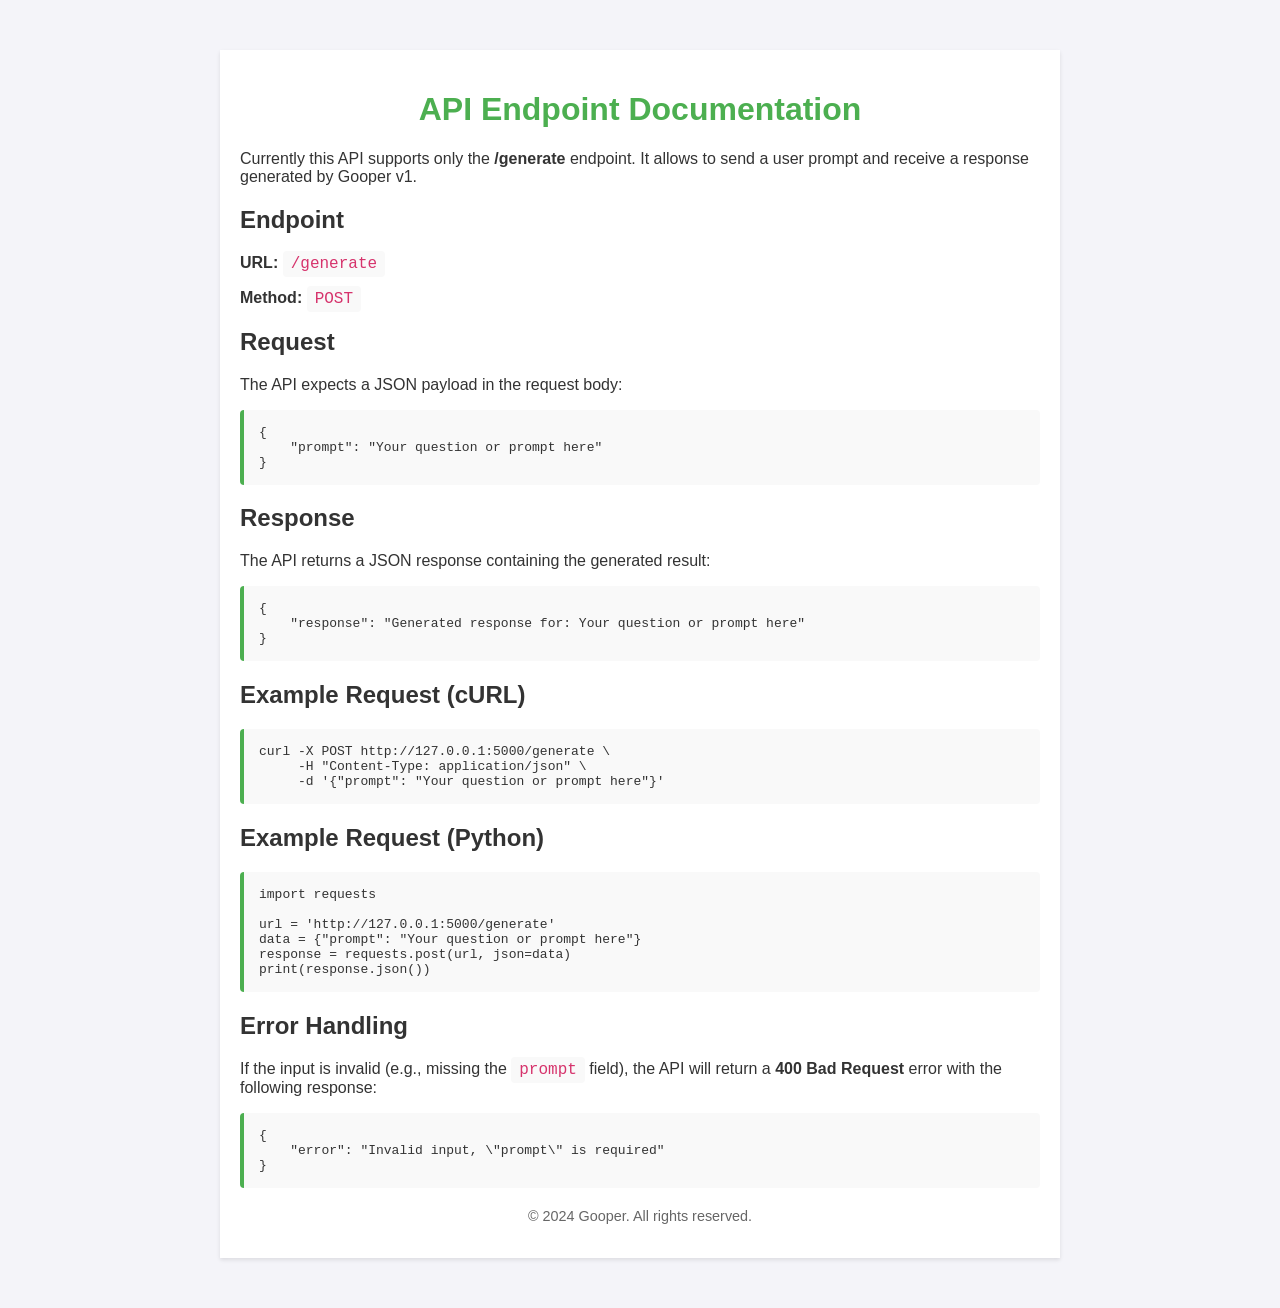
==== api_docs.html @ 6acd6421 "update api with post method for generate endpoint" ====
<!DOCTYPE html>
<html lang="en">
<head>
    <meta charset="UTF-8">
    <meta name="viewport" content="width=device-width, initial-scale=1.0">
    <title>API Endpoint Documentation</title>
    <style>
        body {
            font-family: Arial, sans-serif;
            margin: 0;
            padding: 0;
            background-color: #f4f4f9;
            color: #333;
        }
        .container {
            max-width: 800px;
            margin: 50px auto;
            padding: 20px;
            background: #fff;
            box-shadow: 0 2px 4px rgba(0, 0, 0, 0.1);
        }
        h1 {
            color: #4CAF50;
            text-align: center;
        }
        code {
            background-color: #f9f9f9;
            padding: 4px 8px;
            border-radius: 4px;
            font-family: Consolas, monospace;
            color: #d6336c;
        }
        pre {
            background-color: #f9f9f9;
            padding: 15px;
            border-left: 4px solid #4CAF50;
            border-radius: 4px;
            overflow: auto;
        }
        .footer {
            text-align: center;
            margin-top: 20px;
            font-size: 0.9em;
            color: #666;
        }
    </style>
</head>
<body>
    <div class="container">
        <h1>API Endpoint Documentation</h1>
        <p>Currently this API supports only the <strong>/generate</strong> endpoint. It allows to send a user prompt and receive a response generated by Gooper v1.</p>

        <h2>Endpoint</h2>
        <p><strong>URL:</strong> <code>/generate</code></p>
        <p><strong>Method:</strong> <code>POST</code></p>

        <h2>Request</h2>
        <p>The API expects a JSON payload in the request body:</p>
        <pre>{
    "prompt": "Your question or prompt here"
}</pre>

        <h2>Response</h2>
        <p>The API returns a JSON response containing the generated result:</p>
        <pre>{
    "response": "Generated response for: Your question or prompt here"
}</pre>

        <h2>Example Request (cURL)</h2>
        <pre>curl -X POST http://127.0.0.1:5000/generate \
     -H "Content-Type: application/json" \
     -d '{"prompt": "Your question or prompt here"}'</pre>

        <h2>Example Request (Python)</h2>
        <pre>import requests

url = 'http://127.0.0.1:5000/generate'
data = {"prompt": "Your question or prompt here"}
response = requests.post(url, json=data)
print(response.json())</pre>

        <h2>Error Handling</h2>
        <p>If the input is invalid (e.g., missing the <code>prompt</code> field), the API will return a <strong>400 Bad Request</strong> error with the following response:</p>
        <pre>{
    "error": "Invalid input, \"prompt\" is required"
}</pre>

        <div class="footer">
            <p>&copy; 2024 Gooper. All rights reserved.</p>
        </div>
    </div>
</body>
</html>
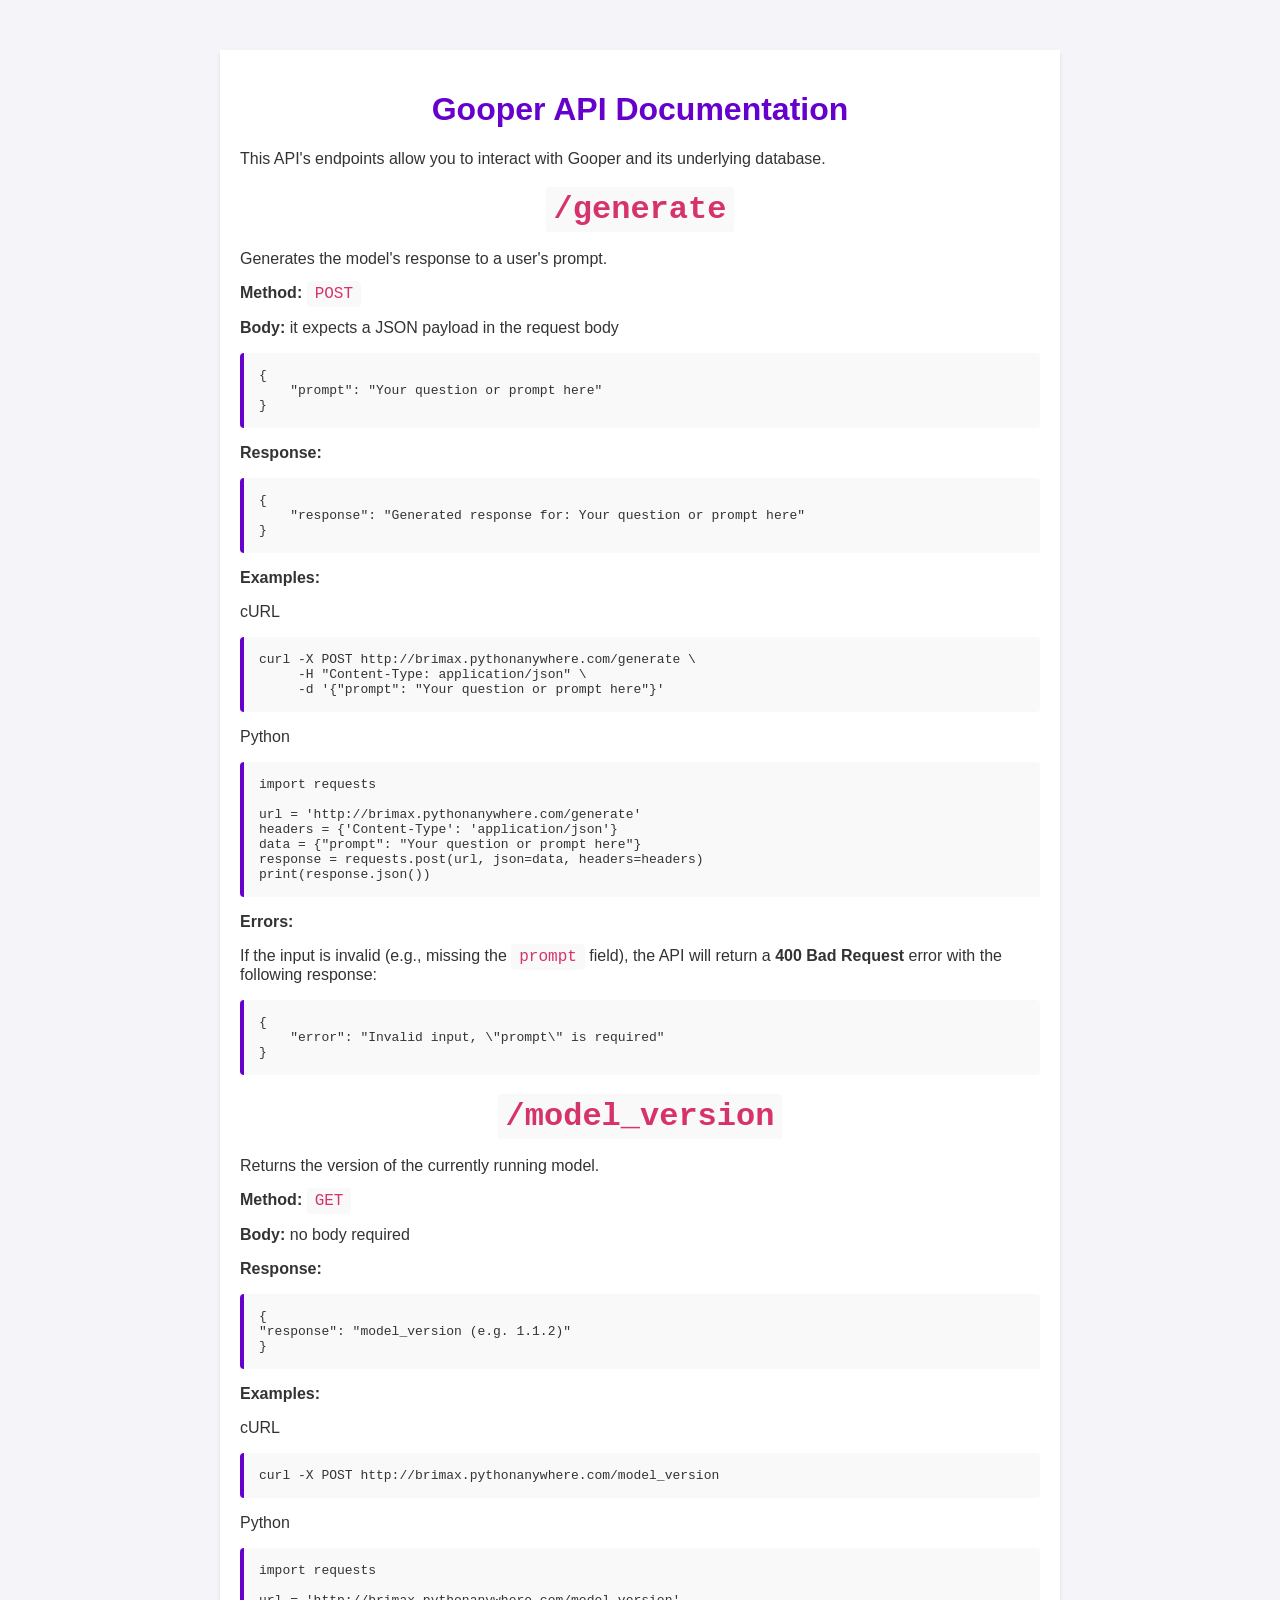
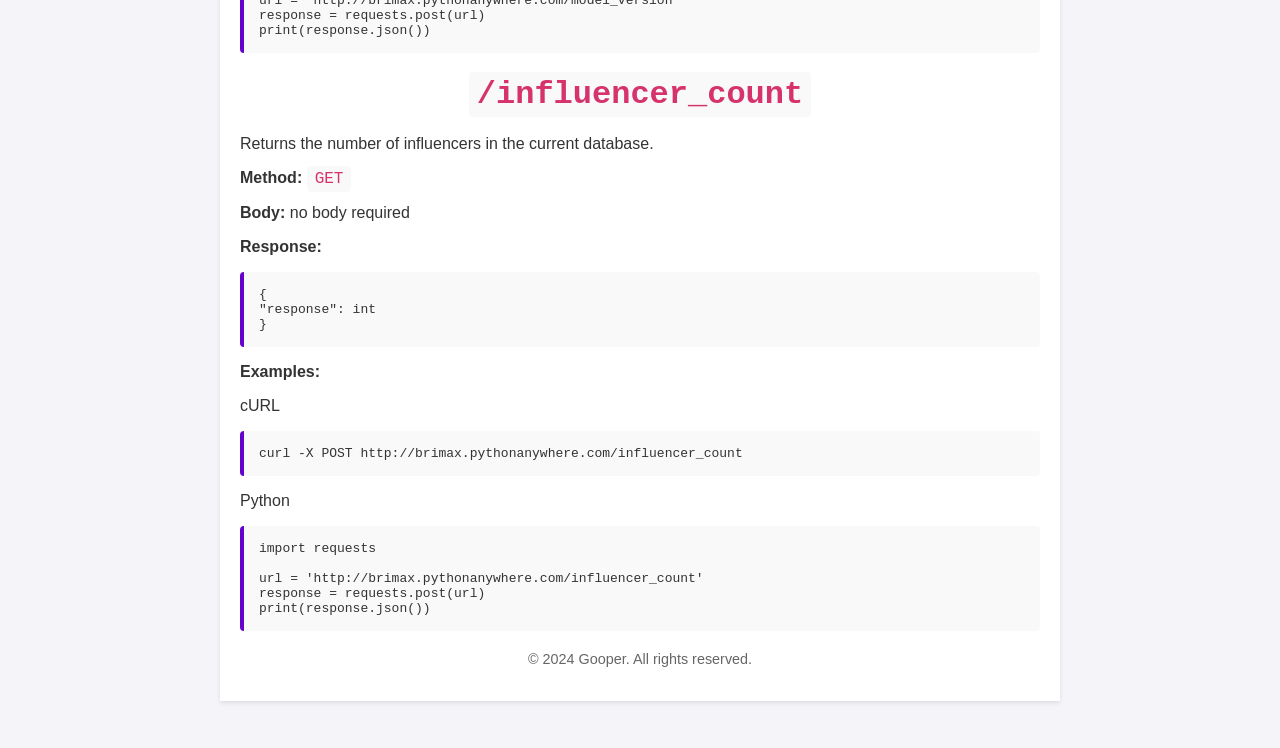
==== commit 9752667d: "update api docs" ====
--- a/api_docs.html
+++ b/api_docs.html
@@ -20,7 +20,7 @@
             box-shadow: 0 2px 4px rgba(0, 0, 0, 0.1);
         }
         h1 {
-            color: #4CAF50;
+            color: #6600cc;
             text-align: center;
         }
         code {
@@ -33,7 +33,7 @@
         pre {
             background-color: #f9f9f9;
             padding: 15px;
-            border-left: 4px solid #4CAF50;
+            border-left: 4px solid #6600cc;
             border-radius: 4px;
             overflow: auto;
         }
@@ -47,43 +47,94 @@
 </head>
 <body>
     <div class="container">
-        <h1>API Endpoint Documentation</h1>
-        <p>Currently this API supports only the <strong>/generate</strong> endpoint. It allows to send a user prompt and receive a response generated by Gooper v1.</p>
-
-        <h2>Endpoint</h2>
-        <p><strong>URL:</strong> <code>/generate</code></p>
+        <h1>Gooper API Documentation</h1>
+        <p>This API's endpoints allow you to interact with Gooper and its underlying database.</p>
+        
+        <!-- <h2>Generate response to user prompt</h2> -->
+        <h1><code>/generate</code></h1>
+        <p>Generates the model's response to a user's prompt.</p>
+        
         <p><strong>Method:</strong> <code>POST</code></p>
-
-        <h2>Request</h2>
-        <p>The API expects a JSON payload in the request body:</p>
+        
+        <p><strong>Body:</strong> it expects a JSON payload in the request body</p>
         <pre>{
     "prompt": "Your question or prompt here"
 }</pre>
-
-        <h2>Response</h2>
-        <p>The API returns a JSON response containing the generated result:</p>
+        <p><strong>Response:</strong></p>
         <pre>{
     "response": "Generated response for: Your question or prompt here"
 }</pre>
-
-        <h2>Example Request (cURL)</h2>
-        <pre>curl -X POST http://127.0.0.1:5000/generate \
+        
+        <p><strong>Examples:</strong></p>
+        
+        <p>cURL</p>
+        <pre>curl -X POST http://brimax.pythonanywhere.com/generate \
      -H "Content-Type: application/json" \
      -d '{"prompt": "Your question or prompt here"}'</pre>
-
-        <h2>Example Request (Python)</h2>
+        
+        <p>Python</p>
         <pre>import requests
 
-url = 'http://127.0.0.1:5000/generate'
+url = 'http://brimax.pythonanywhere.com/generate'
+headers = {'Content-Type': 'application/json'}
 data = {"prompt": "Your question or prompt here"}
-response = requests.post(url, json=data)
+response = requests.post(url, json=data, headers=headers)
 print(response.json())</pre>
 
-        <h2>Error Handling</h2>
+        <p><strong>Errors:</strong></p>
         <p>If the input is invalid (e.g., missing the <code>prompt</code> field), the API will return a <strong>400 Bad Request</strong> error with the following response:</p>
         <pre>{
     "error": "Invalid input, \"prompt\" is required"
 }</pre>
+        
+    <!-- <h2>Get model version</h2> -->
+    <h1><code>/model_version</code></h1>
+    <p>Returns the version of the currently running model.</p>
+        
+    <p><strong>Method:</strong> <code>GET</code></p>
+    
+    <p><strong>Body:</strong> no body required</p>
+
+    <p><strong>Response:</strong></p>
+    <pre>{
+"response": "model_version (e.g. 1.1.2)"
+}</pre>
+    
+    <p><strong>Examples:</strong></p>
+    
+    <p>cURL</p>
+    <pre>curl -X POST http://brimax.pythonanywhere.com/model_version</pre>
+    
+    <p>Python</p>
+    <pre>import requests
+
+url = 'http://brimax.pythonanywhere.com/model_version'
+response = requests.post(url)
+print(response.json())</pre>
+    <!-- <h2>Get number of influencers in database</h2> -->
+    <h1><code>/influencer_count</code></h1>
+    <p>Returns the number of influencers in the current database.</p>
+        
+    <p><strong>Method:</strong> <code>GET</code></p>
+    
+    <p><strong>Body:</strong> no body required</p>
+
+    <p><strong>Response:</strong></p>
+    <pre>{
+"response": int
+}</pre>
+    
+    <p><strong>Examples:</strong></p>
+    
+    <p>cURL</p>
+    <pre>curl -X POST http://brimax.pythonanywhere.com/influencer_count</pre>
+    
+    <p>Python</p>
+    <pre>import requests
+
+url = 'http://brimax.pythonanywhere.com/influencer_count'
+response = requests.post(url)
+print(response.json())</pre>
 
         <div class="footer">
             <p>&copy; 2024 Gooper. All rights reserved.</p>
